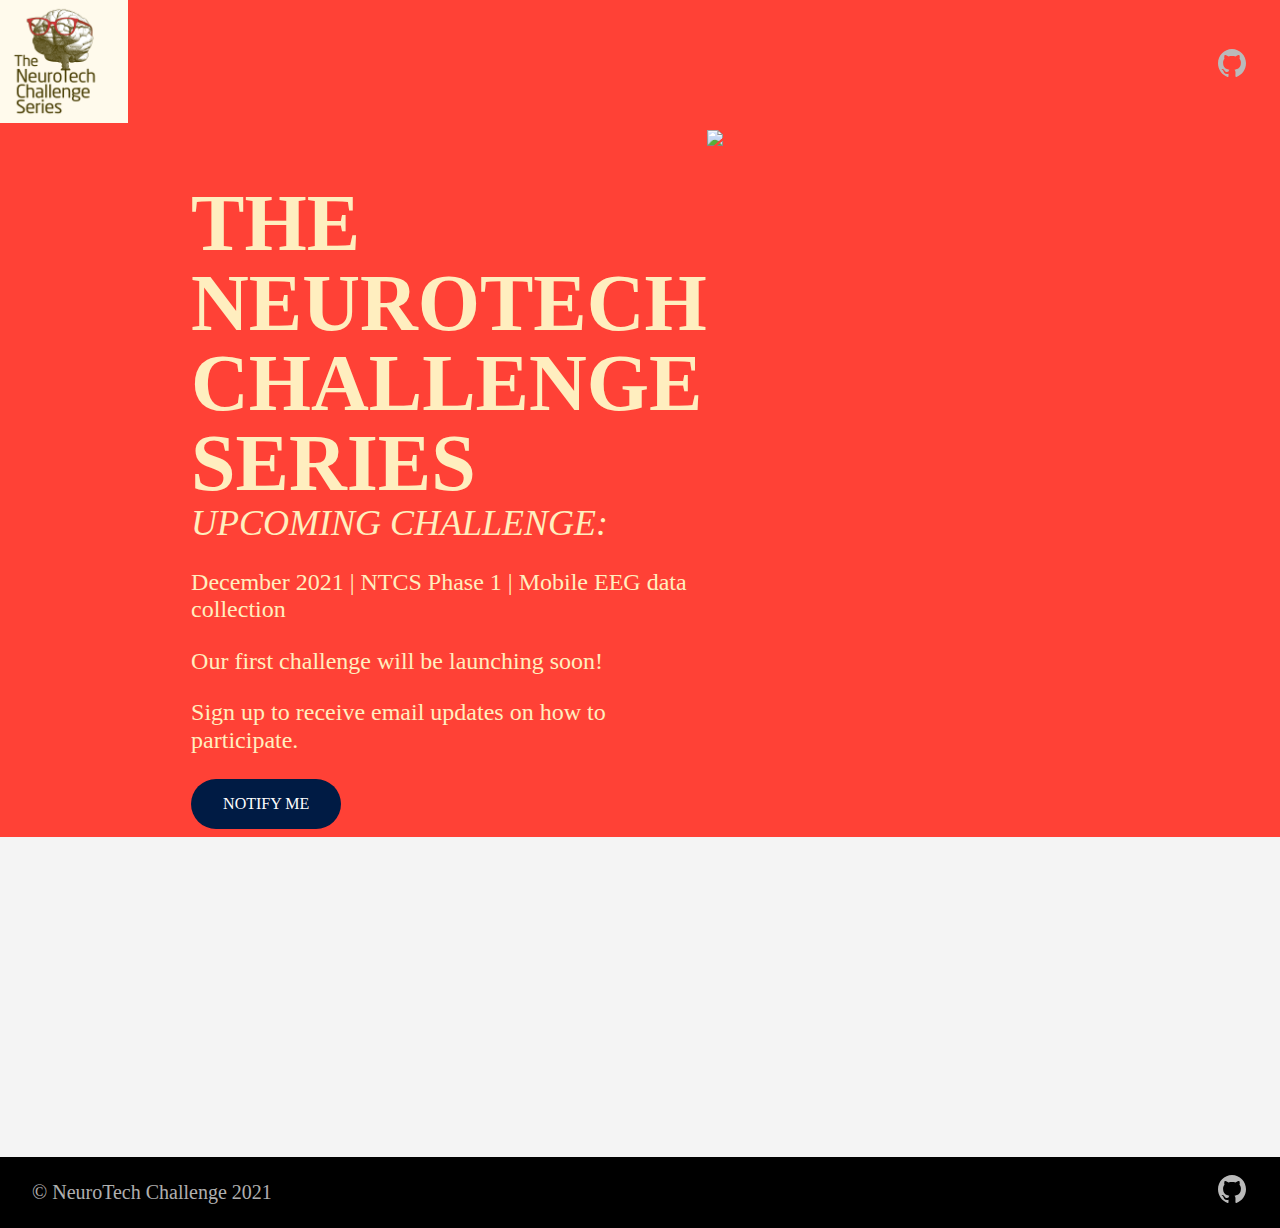
==== categories/index.html @ b5e60c59 "deploy: b1ae6144227bb26e697fbe55c18d9fce0de2e272" ====
<!doctype html><html lang=en-us>
<head>
<meta charset=utf-8>
<meta http-equiv=x-ua-compatible content="IE=edge,chrome=1">
<title>NeuroTech Challenge</title>
<meta name=viewport content="width=device-width,minimum-scale=1">
<meta name=description content>
<meta name=generator content="Hugo 0.89.0">
<meta name=ROBOTS content="NOINDEX, NOFOLLOW">
<link rel=stylesheet href=/ananke/css/main.min.css>
<style>@font-face{font-family:Martel;src:url(fonts/martel/Martel-Regular.ttf)}@font-face{font-family:Martel;font-style:italic;src:url(fonts/martel/Martel-Italic.ttf)}@font-face{font-family:Martel;font-weight:700;src:url(fonts/martel/Martel-Bold.ttf)}@font-face{font-family:Montserrat;src:url(fonts/montserrat/Montserrat-Medium.ttf)}@font-face{font-family:Montserrat;font-style:italic;src:url(fonts/montserrat/Montserrat-Italic.ttf)}@font-face{font-family:Montserrat;font-weight:700;src:url(fonts/montserrat/Montserrat-Bold.ttf)}body{font-family:Montserrat;color:#ffeebf}</style>
<link href=/categories/index.xml rel=alternate type=application/rss+xml title="NeuroTech Challenge">
<link href=/categories/index.xml rel=feed type=application/rss+xml title="NeuroTech Challenge">
<meta property="og:title" content="Categories">
<meta property="og:description" content>
<meta property="og:type" content="website">
<meta property="og:url" content="https://neurotech-challenge.com/categories/"><meta property="og:site_name" content="The NeuroTech Challenge Series">
<meta itemprop=name content="Categories">
<meta itemprop=description content><meta name=twitter:card content="summary">
<meta name=twitter:title content="Categories">
<meta name=twitter:description content>
</head>
<body class="ma0 bg-near-white">
<header class="cover bg-top">
<div class=bg-red>
<nav class=pr3 role=navigation>
<div class="flex-l justify-between items-center center">
<a href=/ class="f3 fw2 hover-white no-underline white-90 dib">
<img src=/images/ntcs-top-logo.png class="w4 mw5-ns" alt="NeuroTech Challenge">
</a>
<div class="flex-l items-center">
<a href=https://github.com/NeuroTechX/eeg-notebooks/ target=_blank class="link-transition github link dib z-999 pt3 pt0-l mr1" title="Github link" rel=noopener aria-label="follow on Github——Opens in a new window"><svg height="32" style="enable-background:new 0 0 512 512" viewBox="0 0 512 512" width="32" xmlns="http://www.w3.org/2000/svg" xmlns:xlink="http://www.w3.org/1999/xlink"><path d="M256 32C132.3 32 32 134.8 32 261.7c0 101.5 64.2 187.5 153.2 217.9 11.2 2.1 15.3-5 15.3-11.1.0-5.5-.2-19.9-.3-39.1-62.3 13.9-75.5-30.8-75.5-30.8-10.2-26.5-24.9-33.6-24.9-33.6-20.3-14.3 1.5-14 1.5-14 22.5 1.6 34.3 23.7 34.3 23.7 20 35.1 52.4 25 65.2 19.1 2-14.8 7.8-25 14.2-30.7-49.7-5.8-102-25.5-102-113.5.0-25.1 8.7-45.6 23-61.6-2.3-5.8-10-29.2 2.2-60.8.0.0 18.8-6.2 61.6 23.5 17.9-5.1 37-7.6 56.1-7.7 19 .1 38.2 2.6 56.1 7.7 42.8-29.7 61.5-23.5 61.5-23.5 12.2 31.6 4.5 55 2.2 60.8 14.3 16.1 23 36.6 23 61.6.0 88.2-52.4 107.6-102.3 113.3 8 7.1 15.2 21.1 15.2 42.5.0 30.7-.3 55.5-.3 63 0 6.1 4 13.3 15.4 11C415.9 449.1 480 363.1 480 261.7 480 134.8 379.7 32 256 32z"/></svg>
<span class=new-window><svg height="8" style="enable-background:new 0 0 1000 1000" viewBox="0 0 1e3 1e3" width="8" xmlns="http://www.w3.org/2000/svg" xmlns:xlink="http://www.w3.org/1999/xlink"><path d="M598 128h298v298h-86V274L392 692l-60-60 418-418H598v-86zM810 810V512h86v298c0 46-40 86-86 86H214c-48 0-86-40-86-86V214c0-46 38-86 86-86h298v86H214v596h596z" style="fill-rule:evenodd;clip-rule:evenodd;fill:"/></svg>
</span></a>
</div>
</div>
</nav>
<div class=flex>
<div class=w-25></div>
<div class=w-50>
<h1 class="f3 fw7 f-subheadline-l lh-solid fw2 mb0 ttu" style=font-family:Martel>
The NeuroTech Challenge Series
</h1>
<h3 class="f2 fw1 mv0 i ttu mt1">
Upcoming Challenge:
</h3>
<h3 class="f3 fw3">
December 2021 | NTCS Phase 1 | Mobile EEG data collection
</h3>
<h3 class="f3 fw2">
Our first challenge will be launching soon!
</h3>
<h3 class="f3 fw2">
Sign up to receive email updates on how to participate.
</h3>
<a class="f5 link dim br-pill ph4 pv3 mb2 dib white bg-navy" href=http://eepurl.com/hd2o1D>
NOTIFY ME
</a>
</div>
<div class=w-50>
<img src=https://neurotech-challenge.com/images/ntcs-brian-marquee.png>
</div>
<div class=w-25></div>
</div>
</div>
</div>
</header>
<main class=pb7 role=main>
<article class="cf pa3 pa4-m pa4-l">
<div class="measure-wide-l center f4 lh-copy nested-copy-line-height nested-links nested-img mid-gray">
</div>
</article>
<div class="mw8 center">
<section class=ph4>
</section>
</div>
</main>
<footer class="bg-black bottom-0 w-100 pa3" role=contentinfo>
<div class="flex justify-between">
<a class="f4 fw4 hover-white no-underline white-70 dn dib-ns pv2 ph3" href=https://neurotech-challenge.com/>
&copy; NeuroTech Challenge 2021
</a>
<div>
<a href=https://github.com/NeuroTechX/eeg-notebooks/ target=_blank class="link-transition github link dib z-999 pt3 pt0-l mr1" title="Github link" rel=noopener aria-label="follow on Github——Opens in a new window"><svg height="32" style="enable-background:new 0 0 512 512" viewBox="0 0 512 512" width="32" xmlns="http://www.w3.org/2000/svg" xmlns:xlink="http://www.w3.org/1999/xlink"><path d="M256 32C132.3 32 32 134.8 32 261.7c0 101.5 64.2 187.5 153.2 217.9 11.2 2.1 15.3-5 15.3-11.1.0-5.5-.2-19.9-.3-39.1-62.3 13.9-75.5-30.8-75.5-30.8-10.2-26.5-24.9-33.6-24.9-33.6-20.3-14.3 1.5-14 1.5-14 22.5 1.6 34.3 23.7 34.3 23.7 20 35.1 52.4 25 65.2 19.1 2-14.8 7.8-25 14.2-30.7-49.7-5.8-102-25.5-102-113.5.0-25.1 8.7-45.6 23-61.6-2.3-5.8-10-29.2 2.2-60.8.0.0 18.8-6.2 61.6 23.5 17.9-5.1 37-7.6 56.1-7.7 19 .1 38.2 2.6 56.1 7.7 42.8-29.7 61.5-23.5 61.5-23.5 12.2 31.6 4.5 55 2.2 60.8 14.3 16.1 23 36.6 23 61.6.0 88.2-52.4 107.6-102.3 113.3 8 7.1 15.2 21.1 15.2 42.5.0 30.7-.3 55.5-.3 63 0 6.1 4 13.3 15.4 11C415.9 449.1 480 363.1 480 261.7 480 134.8 379.7 32 256 32z"/></svg>
<span class=new-window><svg height="8" style="enable-background:new 0 0 1000 1000" viewBox="0 0 1e3 1e3" width="8" xmlns="http://www.w3.org/2000/svg" xmlns:xlink="http://www.w3.org/1999/xlink"><path d="M598 128h298v298h-86V274L392 692l-60-60 418-418H598v-86zM810 810V512h86v298c0 46-40 86-86 86H214c-48 0-86-40-86-86V214c0-46 38-86 86-86h298v86H214v596h596z" style="fill-rule:evenodd;clip-rule:evenodd;fill:"/></svg>
</span></a>
</div>
</div>
</footer>
</body>
</html>
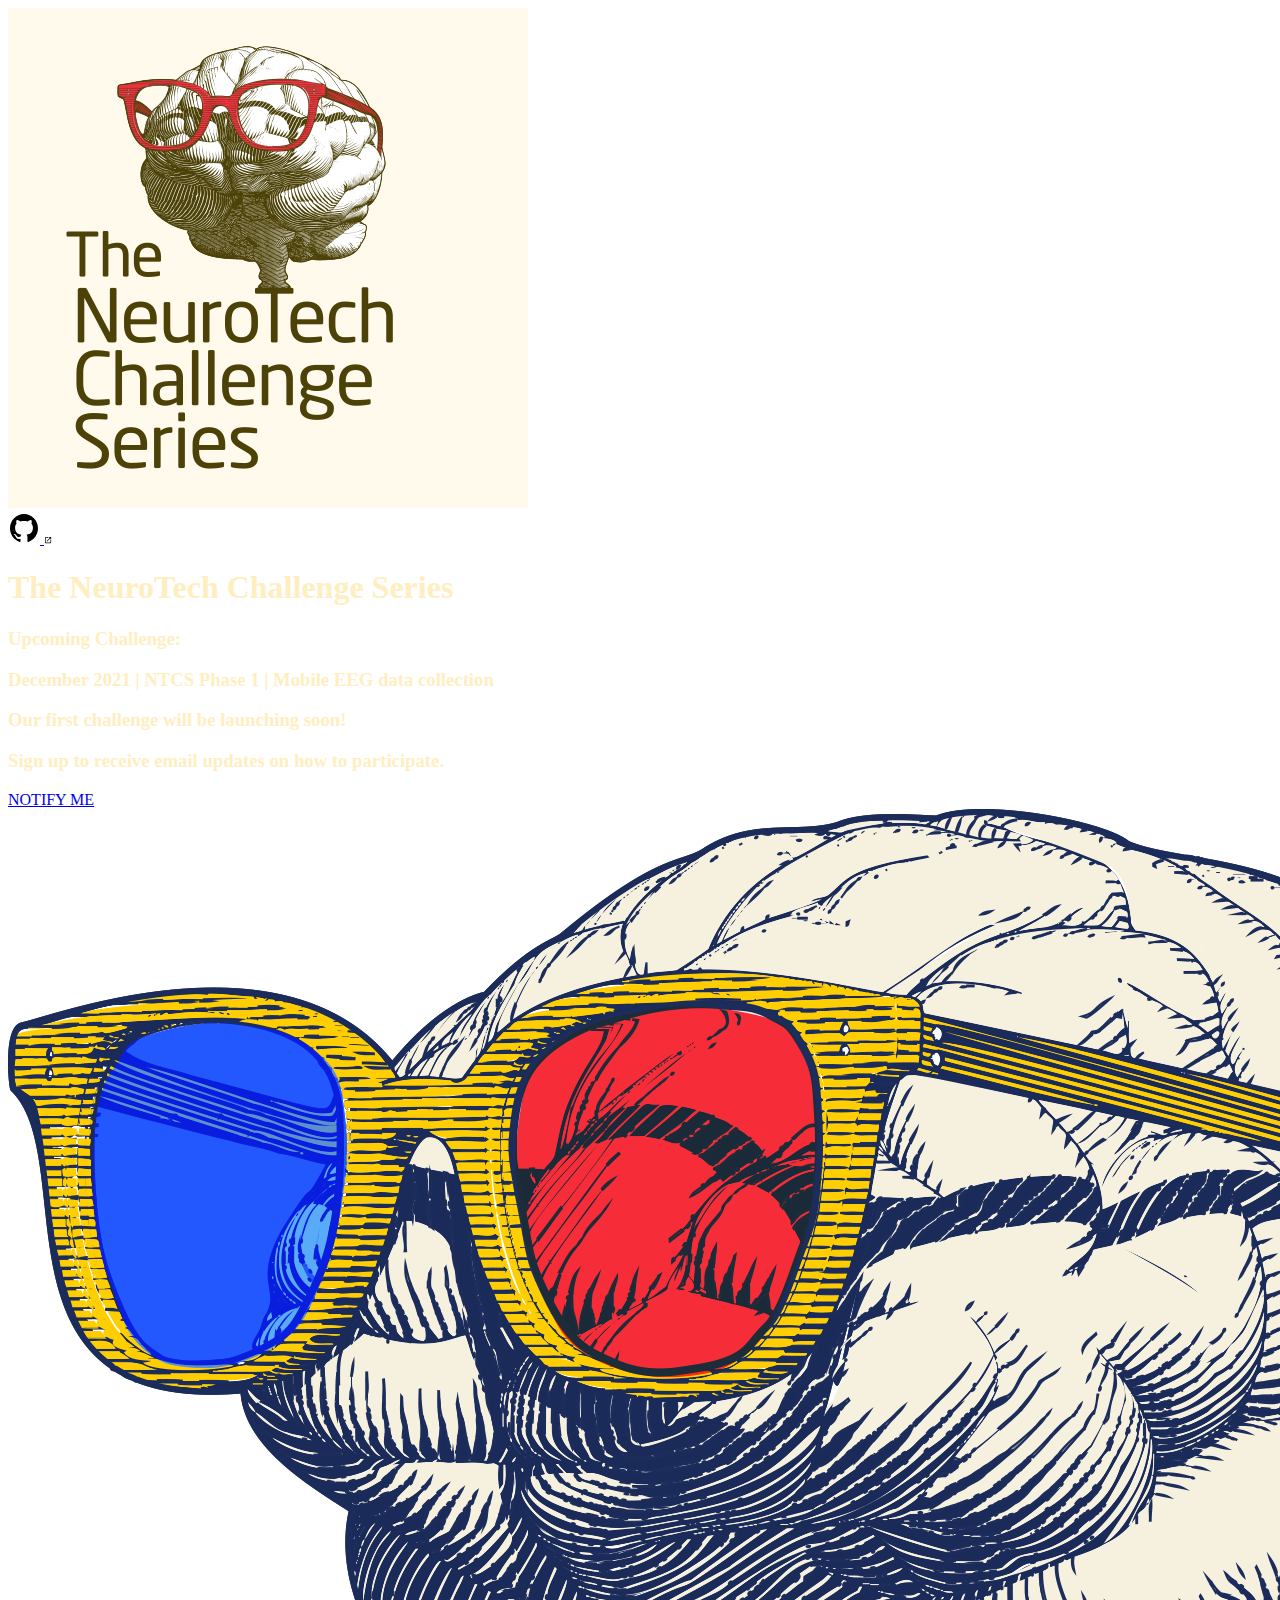
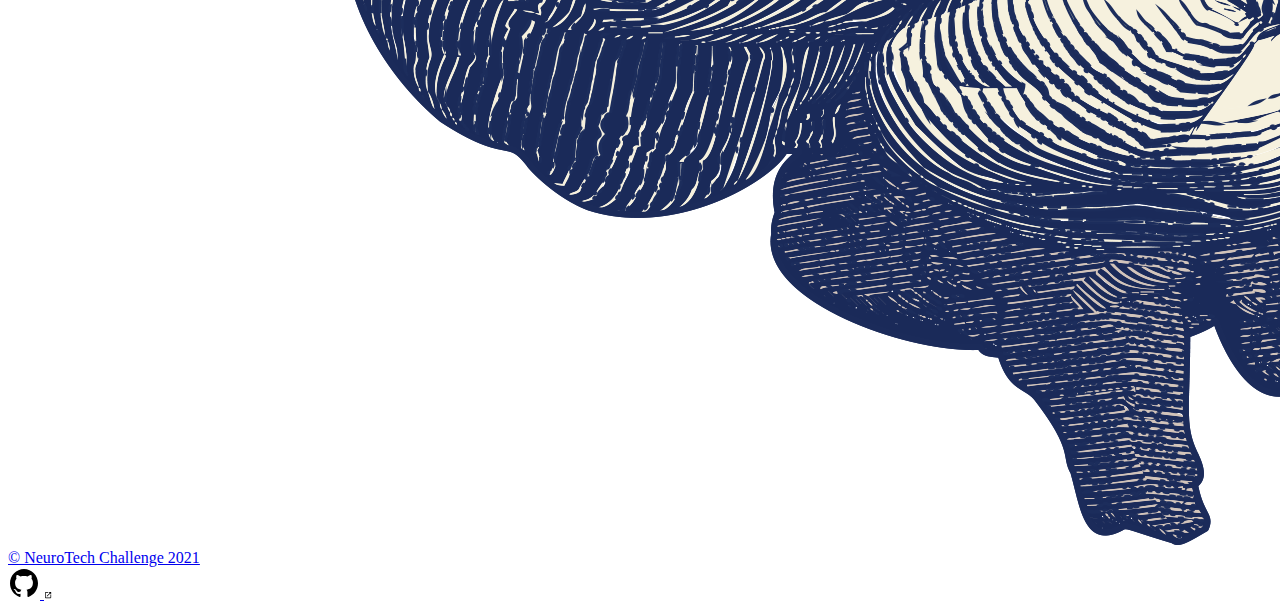
==== commit 3961215f: "deploy: 3df479dbea22950a2e772902be6954a8dcd4ddff" ====
--- a/categories/index.html
+++ b/categories/index.html
@@ -7,14 +7,14 @@
 <meta name=description content>
 <meta name=generator content="Hugo 0.89.0">
 <meta name=ROBOTS content="NOINDEX, NOFOLLOW">
-<link rel=stylesheet href=/ananke/css/main.min.css>
+<link rel=stylesheet href=/neurotech-challenge.com/ananke/css/main.min.css>
 <style>@font-face{font-family:Martel;src:url(fonts/martel/Martel-Regular.ttf)}@font-face{font-family:Martel;font-style:italic;src:url(fonts/martel/Martel-Italic.ttf)}@font-face{font-family:Martel;font-weight:700;src:url(fonts/martel/Martel-Bold.ttf)}@font-face{font-family:Montserrat;src:url(fonts/montserrat/Montserrat-Medium.ttf)}@font-face{font-family:Montserrat;font-style:italic;src:url(fonts/montserrat/Montserrat-Italic.ttf)}@font-face{font-family:Montserrat;font-weight:700;src:url(fonts/montserrat/Montserrat-Bold.ttf)}body{font-family:Montserrat;color:#ffeebf}</style>
-<link href=/categories/index.xml rel=alternate type=application/rss+xml title="NeuroTech Challenge">
-<link href=/categories/index.xml rel=feed type=application/rss+xml title="NeuroTech Challenge">
+<link href=/neurotech-challenge.com/categories/index.xml rel=alternate type=application/rss+xml title="NeuroTech Challenge">
+<link href=/neurotech-challenge.com/categories/index.xml rel=feed type=application/rss+xml title="NeuroTech Challenge">
 <meta property="og:title" content="Categories">
 <meta property="og:description" content>
 <meta property="og:type" content="website">
-<meta property="og:url" content="https://neurotech-challenge.com/categories/"><meta property="og:site_name" content="The NeuroTech Challenge Series">
+<meta property="og:url" content="https://neurotechx.github.io/neurotech-challenge.com/categories/"><meta property="og:site_name" content="The NeuroTech Challenge Series">
 <meta itemprop=name content="Categories">
 <meta itemprop=description content><meta name=twitter:card content="summary">
 <meta name=twitter:title content="Categories">
@@ -25,7 +25,7 @@
 <div class=bg-red>
 <nav class=pr3 role=navigation>
 <div class="flex-l justify-between items-center center">
-<a href=/ class="f3 fw2 hover-white no-underline white-90 dib">
+<a href=/neurotech-challenge.com/ class="f3 fw2 hover-white no-underline white-90 dib">
 <img src=/images/ntcs-top-logo.png class="w4 mw5-ns" alt="NeuroTech Challenge">
 </a>
 <div class="flex-l items-center">
@@ -58,7 +58,7 @@
 </a>
 </div>
 <div class=w-50>
-<img src=https://neurotech-challenge.com/images/ntcs-brian-marquee.png>
+<img src=https://neurotechx.github.io/neurotech-challenge.com/images/ntcs-brian-marquee.png>
 </div>
 <div class=w-25></div>
 </div>
@@ -77,7 +77,7 @@
 </main>
 <footer class="bg-black bottom-0 w-100 pa3" role=contentinfo>
 <div class="flex justify-between">
-<a class="f4 fw4 hover-white no-underline white-70 dn dib-ns pv2 ph3" href=https://neurotech-challenge.com/>
+<a class="f4 fw4 hover-white no-underline white-70 dn dib-ns pv2 ph3" href=https://neurotechx.github.io/neurotech-challenge.com/>
 &copy; NeuroTech Challenge 2021
 </a>
 <div>
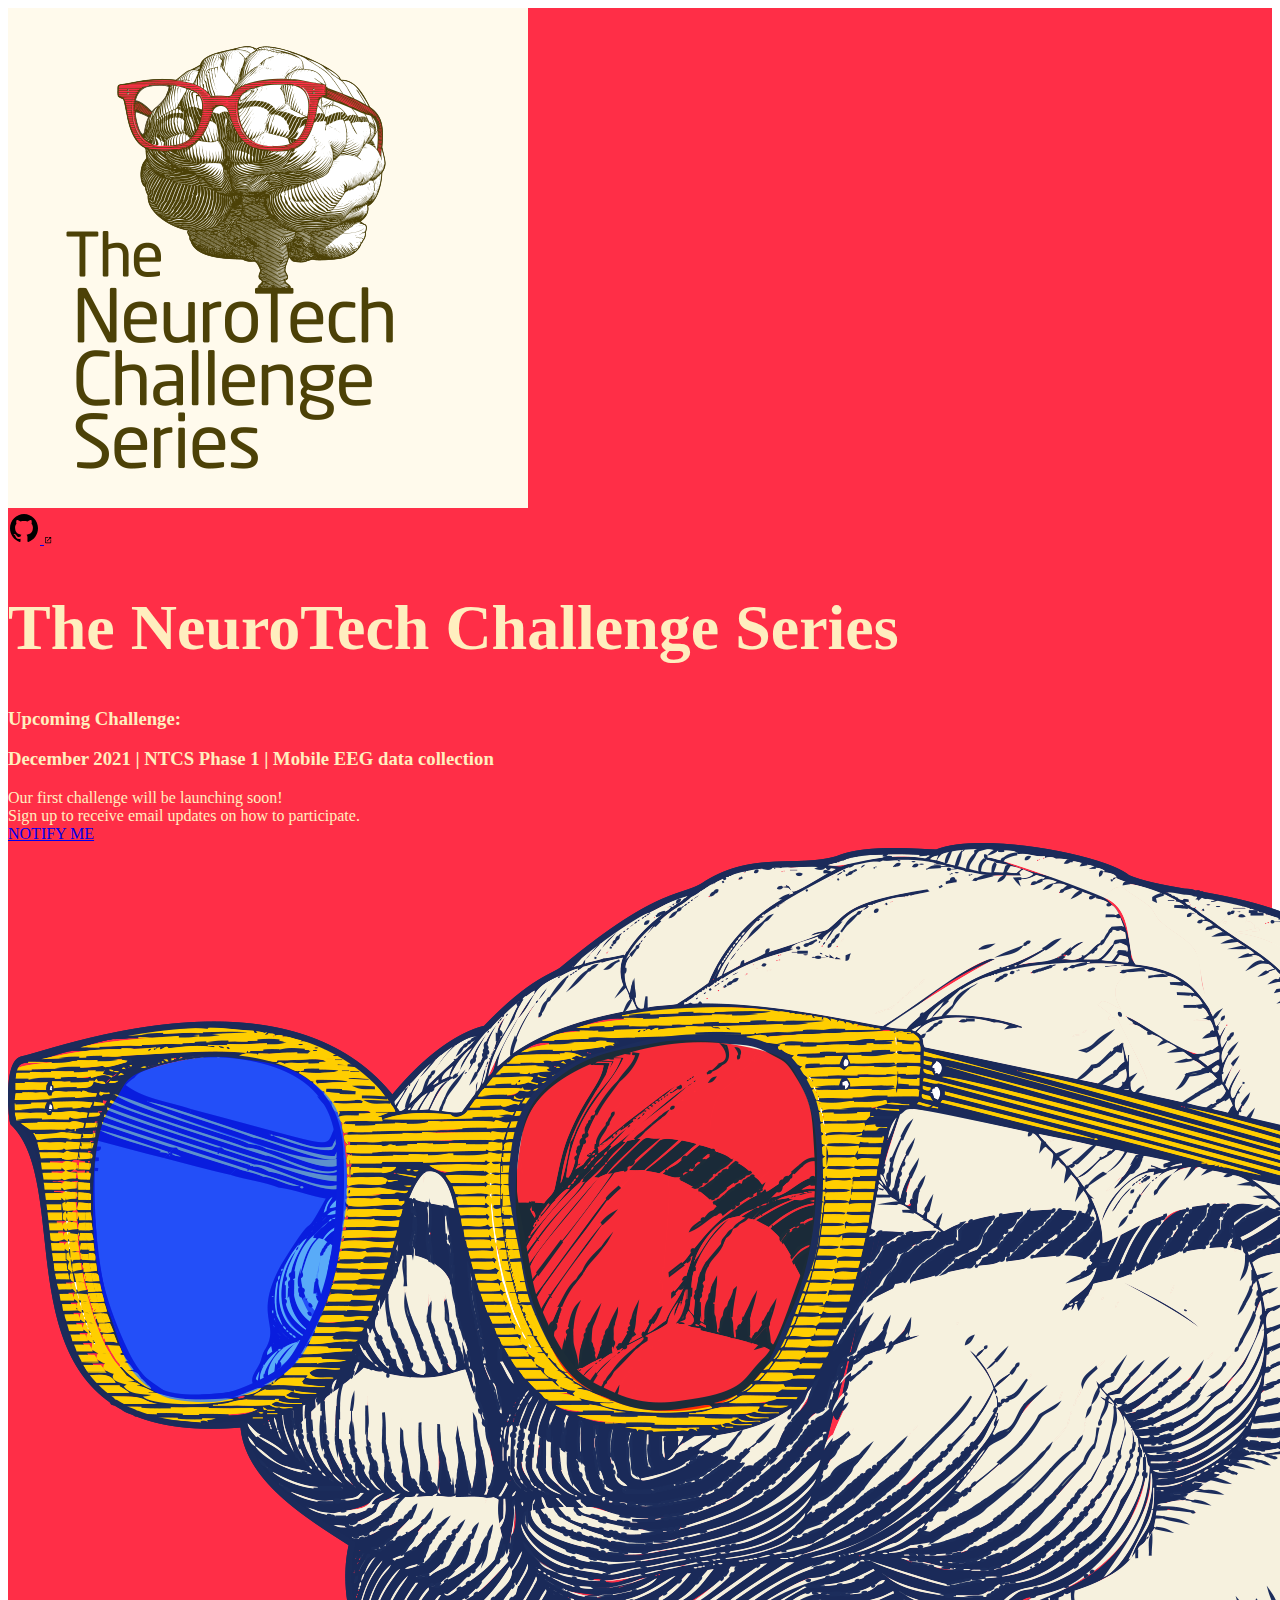
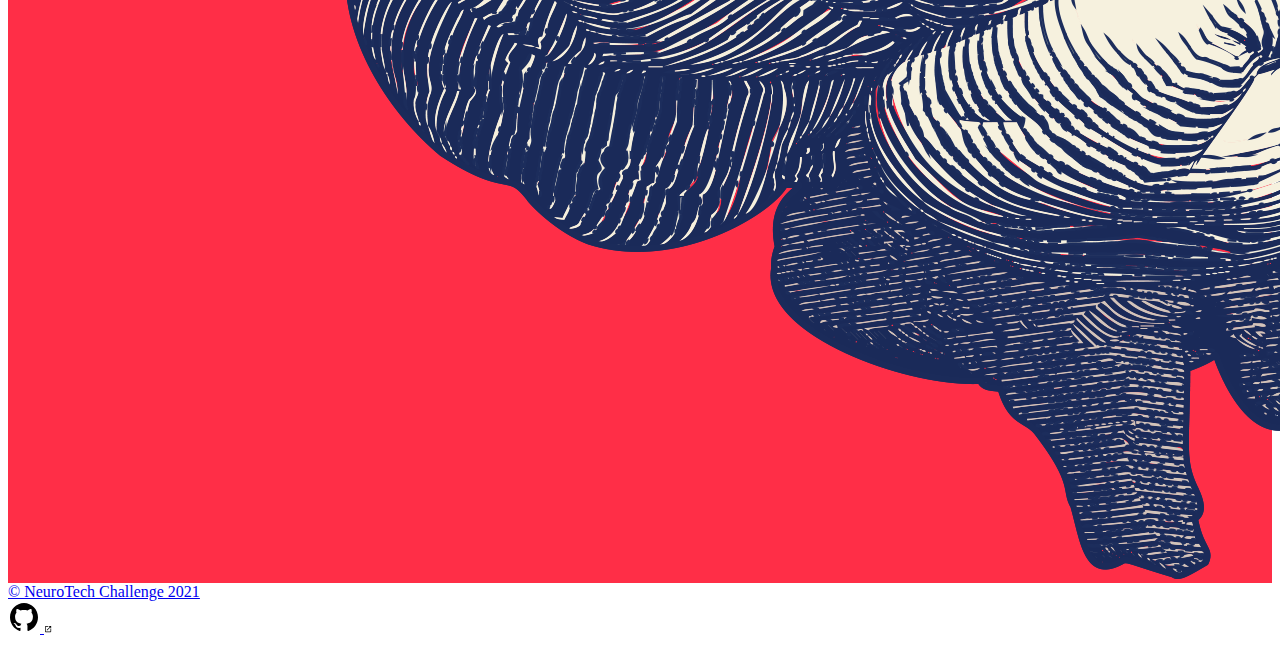
==== commit 5b8f78fe: "deploy: 899ef4eda5263ade6ec6081b2d3bd76fd8904390" ====
--- a/categories/index.html
+++ b/categories/index.html
@@ -8,7 +8,6 @@
 <meta name=generator content="Hugo 0.89.0">
 <meta name=ROBOTS content="NOINDEX, NOFOLLOW">
 <link rel=stylesheet href=/neurotech-challenge.com/ananke/css/main.min.css>
-<style>@font-face{font-family:Martel;src:url(fonts/martel/Martel-Regular.ttf)}@font-face{font-family:Martel;font-style:italic;src:url(fonts/martel/Martel-Italic.ttf)}@font-face{font-family:Martel;font-weight:700;src:url(fonts/martel/Martel-Bold.ttf)}@font-face{font-family:Montserrat;src:url(fonts/montserrat/Montserrat-Medium.ttf)}@font-face{font-family:Montserrat;font-style:italic;src:url(fonts/montserrat/Montserrat-Italic.ttf)}@font-face{font-family:Montserrat;font-weight:700;src:url(fonts/montserrat/Montserrat-Bold.ttf)}body{font-family:Montserrat;color:#ffeebf}</style>
 <link href=/neurotech-challenge.com/categories/index.xml rel=alternate type=application/rss+xml title="NeuroTech Challenge">
 <link href=/neurotech-challenge.com/categories/index.xml rel=feed type=application/rss+xml title="NeuroTech Challenge">
 <meta property="og:title" content="Categories">
@@ -22,11 +21,11 @@
 </head>
 <body class="ma0 bg-near-white">
 <header class="cover bg-top">
-<div class=bg-red>
+<div style=background-color:#ff2e47;color:#ffeebf>
 <nav class=pr3 role=navigation>
 <div class="flex-l justify-between items-center center">
 <a href=/neurotech-challenge.com/ class="f3 fw2 hover-white no-underline white-90 dib">
-<img src=/images/ntcs-top-logo.png class="w4 mw5-ns" alt="NeuroTech Challenge">
+<img src=https://neurotechx.github.io/neurotech-challenge.com/images/ntcs-top-logo.png class="w4 mw5-ns" alt="NeuroTech Challenge">
 </a>
 <div class="flex-l items-center">
 <a href=https://github.com/NeuroTechX/eeg-notebooks/ target=_blank class="link-transition github link dib z-999 pt3 pt0-l mr1" title="Github link" rel=noopener aria-label="follow on Github——Opens in a new window"><svg height="32" style="enable-background:new 0 0 512 512" viewBox="0 0 512 512" width="32" xmlns="http://www.w3.org/2000/svg" xmlns:xlink="http://www.w3.org/1999/xlink"><path d="M256 32C132.3 32 32 134.8 32 261.7c0 101.5 64.2 187.5 153.2 217.9 11.2 2.1 15.3-5 15.3-11.1.0-5.5-.2-19.9-.3-39.1-62.3 13.9-75.5-30.8-75.5-30.8-10.2-26.5-24.9-33.6-24.9-33.6-20.3-14.3 1.5-14 1.5-14 22.5 1.6 34.3 23.7 34.3 23.7 20 35.1 52.4 25 65.2 19.1 2-14.8 7.8-25 14.2-30.7-49.7-5.8-102-25.5-102-113.5.0-25.1 8.7-45.6 23-61.6-2.3-5.8-10-29.2 2.2-60.8.0.0 18.8-6.2 61.6 23.5 17.9-5.1 37-7.6 56.1-7.7 19 .1 38.2 2.6 56.1 7.7 42.8-29.7 61.5-23.5 61.5-23.5 12.2 31.6 4.5 55 2.2 60.8 14.3 16.1 23 36.6 23 61.6.0 88.2-52.4 107.6-102.3 113.3 8 7.1 15.2 21.1 15.2 42.5.0 30.7-.3 55.5-.3 63 0 6.1 4 13.3 15.4 11C415.9 449.1 480 363.1 480 261.7 480 134.8 379.7 32 256 32z"/></svg>
@@ -35,32 +34,31 @@
 </div>
 </div>
 </nav>
-<div class=flex>
-<div class=w-25></div>
-<div class=w-50>
-<h1 class="f3 fw7 f-subheadline-l lh-solid fw2 mb0 ttu" style=font-family:Martel>
+<div class="flex flex-wrap justify-between mw8 center">
+<div class="w-100-m w-50-l w-100 pa3">
+<h1 class="fw7 f-subheadline-l lh-solid fw2 mb3 ttu" style=font-family:Martel;font-size:4em>
 The NeuroTech Challenge Series
 </h1>
-<h3 class="f2 fw1 mv0 i ttu mt1">
+<h3 class="f3 fw1 mv0 i ttu mt1">
 Upcoming Challenge:
 </h3>
 <h3 class="f3 fw3">
 December 2021 | NTCS Phase 1 | Mobile EEG data collection
 </h3>
-<h3 class="f3 fw2">
+<div class=fw2>
 Our first challenge will be launching soon!
-</h3>
-<h3 class="f3 fw2">
+<br>
 Sign up to receive email updates on how to participate.
-</h3>
-<a class="f5 link dim br-pill ph4 pv3 mb2 dib white bg-navy" href=http://eepurl.com/hd2o1D>
+</div>
+<a class="f5 link dim br-pill ph4 pv3 mt4 dib white bg-navy" href=http://eepurl.com/hd2o1D>
 NOTIFY ME
 </a>
 </div>
-<div class=w-50>
-<img src=https://neurotechx.github.io/neurotech-challenge.com/images/ntcs-brian-marquee.png>
+<div class="w-100-m w-50-l w-100 pa2 justify-center">
+<div>
+<img class="w-50-m w-100-ns center db" src=https://neurotechx.github.io/neurotech-challenge.com/images/ntcs-brian-marquee.png>
 </div>
-<div class=w-25></div>
+</div>
 </div>
 </div>
 </div>
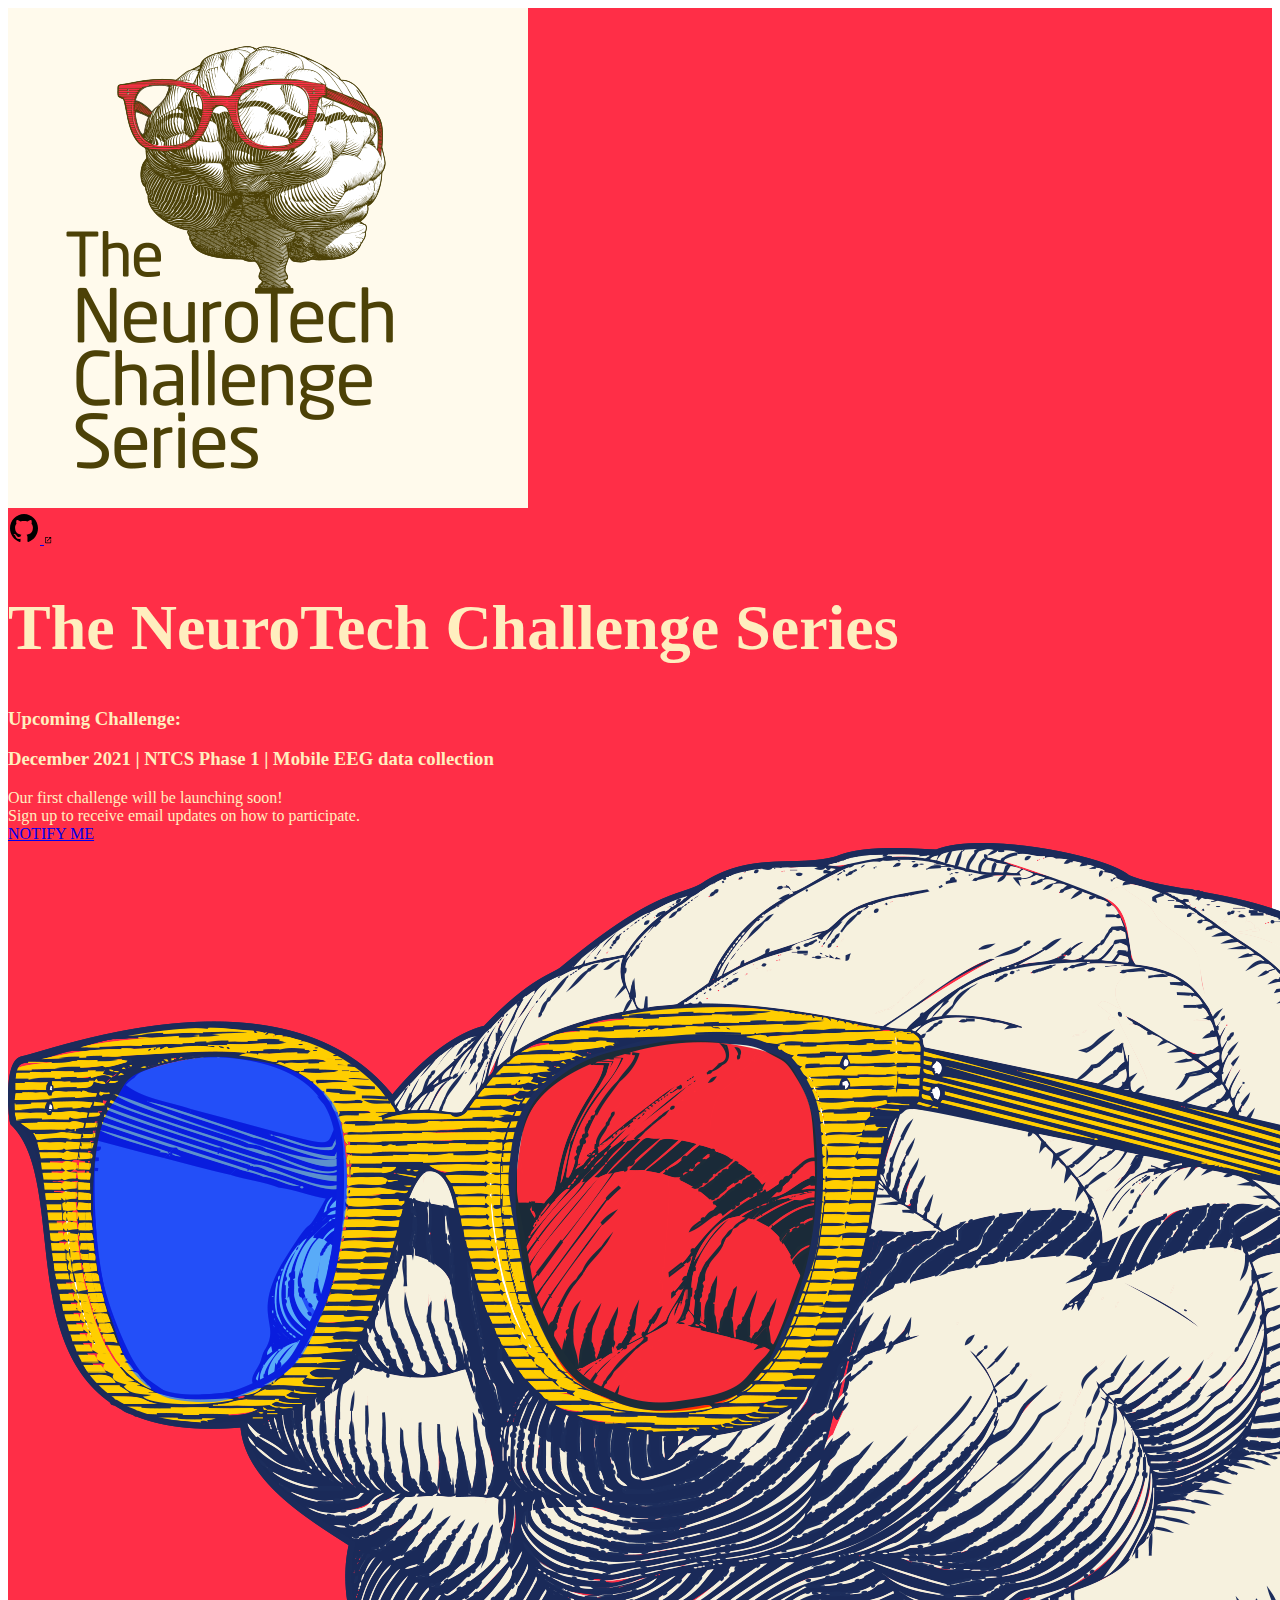
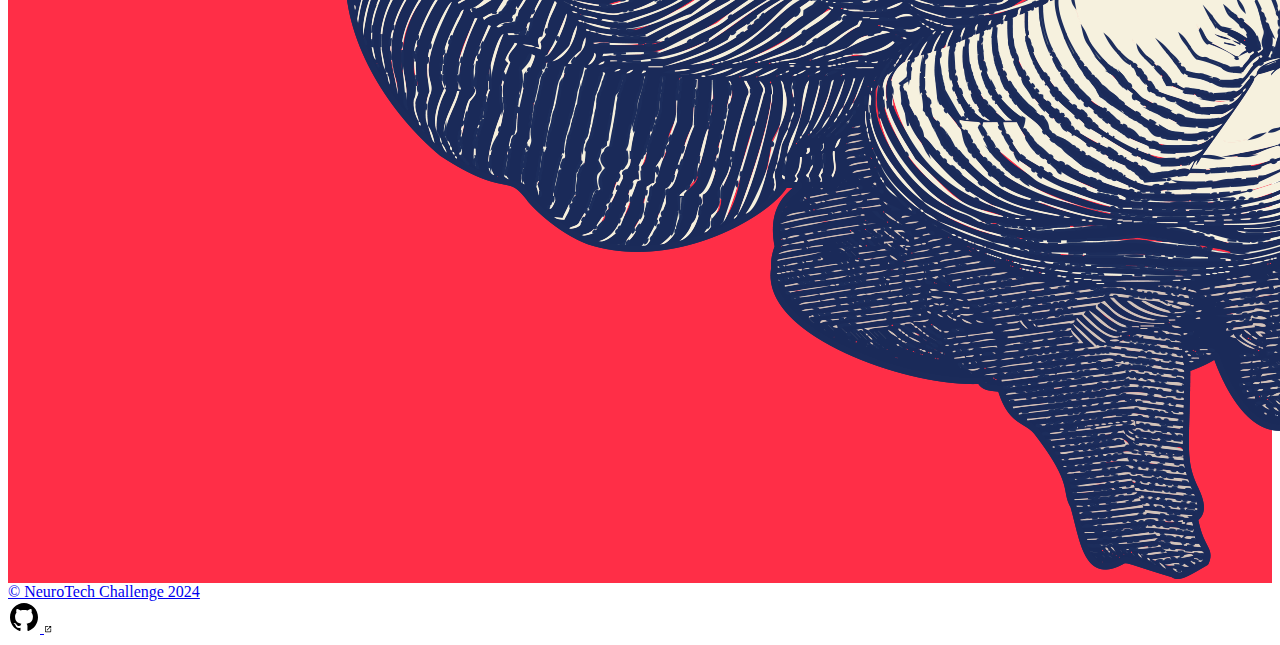
==== commit 67546358: "deploy: 4ca29347a07b1a5e7837006f4e65bd9d434633e3" ====
--- a/categories/index.html
+++ b/categories/index.html
@@ -76,7 +76,7 @@
 <footer class="bg-black bottom-0 w-100 pa3" role=contentinfo>
 <div class="flex justify-between">
 <a class="f4 fw4 hover-white no-underline white-70 dn dib-ns pv2 ph3" href=https://neurotechx.github.io/neurotech-challenge.com/>
-&copy; NeuroTech Challenge 2021
+&copy; NeuroTech Challenge 2024
 </a>
 <div>
 <a href=https://github.com/NeuroTechX/eeg-notebooks/ target=_blank class="link-transition github link dib z-999 pt3 pt0-l mr1" title="Github link" rel=noopener aria-label="follow on Github——Opens in a new window"><svg height="32" style="enable-background:new 0 0 512 512" viewBox="0 0 512 512" width="32" xmlns="http://www.w3.org/2000/svg" xmlns:xlink="http://www.w3.org/1999/xlink"><path d="M256 32C132.3 32 32 134.8 32 261.7c0 101.5 64.2 187.5 153.2 217.9 11.2 2.1 15.3-5 15.3-11.1.0-5.5-.2-19.9-.3-39.1-62.3 13.9-75.5-30.8-75.5-30.8-10.2-26.5-24.9-33.6-24.9-33.6-20.3-14.3 1.5-14 1.5-14 22.5 1.6 34.3 23.7 34.3 23.7 20 35.1 52.4 25 65.2 19.1 2-14.8 7.8-25 14.2-30.7-49.7-5.8-102-25.5-102-113.5.0-25.1 8.7-45.6 23-61.6-2.3-5.8-10-29.2 2.2-60.8.0.0 18.8-6.2 61.6 23.5 17.9-5.1 37-7.6 56.1-7.7 19 .1 38.2 2.6 56.1 7.7 42.8-29.7 61.5-23.5 61.5-23.5 12.2 31.6 4.5 55 2.2 60.8 14.3 16.1 23 36.6 23 61.6.0 88.2-52.4 107.6-102.3 113.3 8 7.1 15.2 21.1 15.2 42.5.0 30.7-.3 55.5-.3 63 0 6.1 4 13.3 15.4 11C415.9 449.1 480 363.1 480 261.7 480 134.8 379.7 32 256 32z"/></svg>
